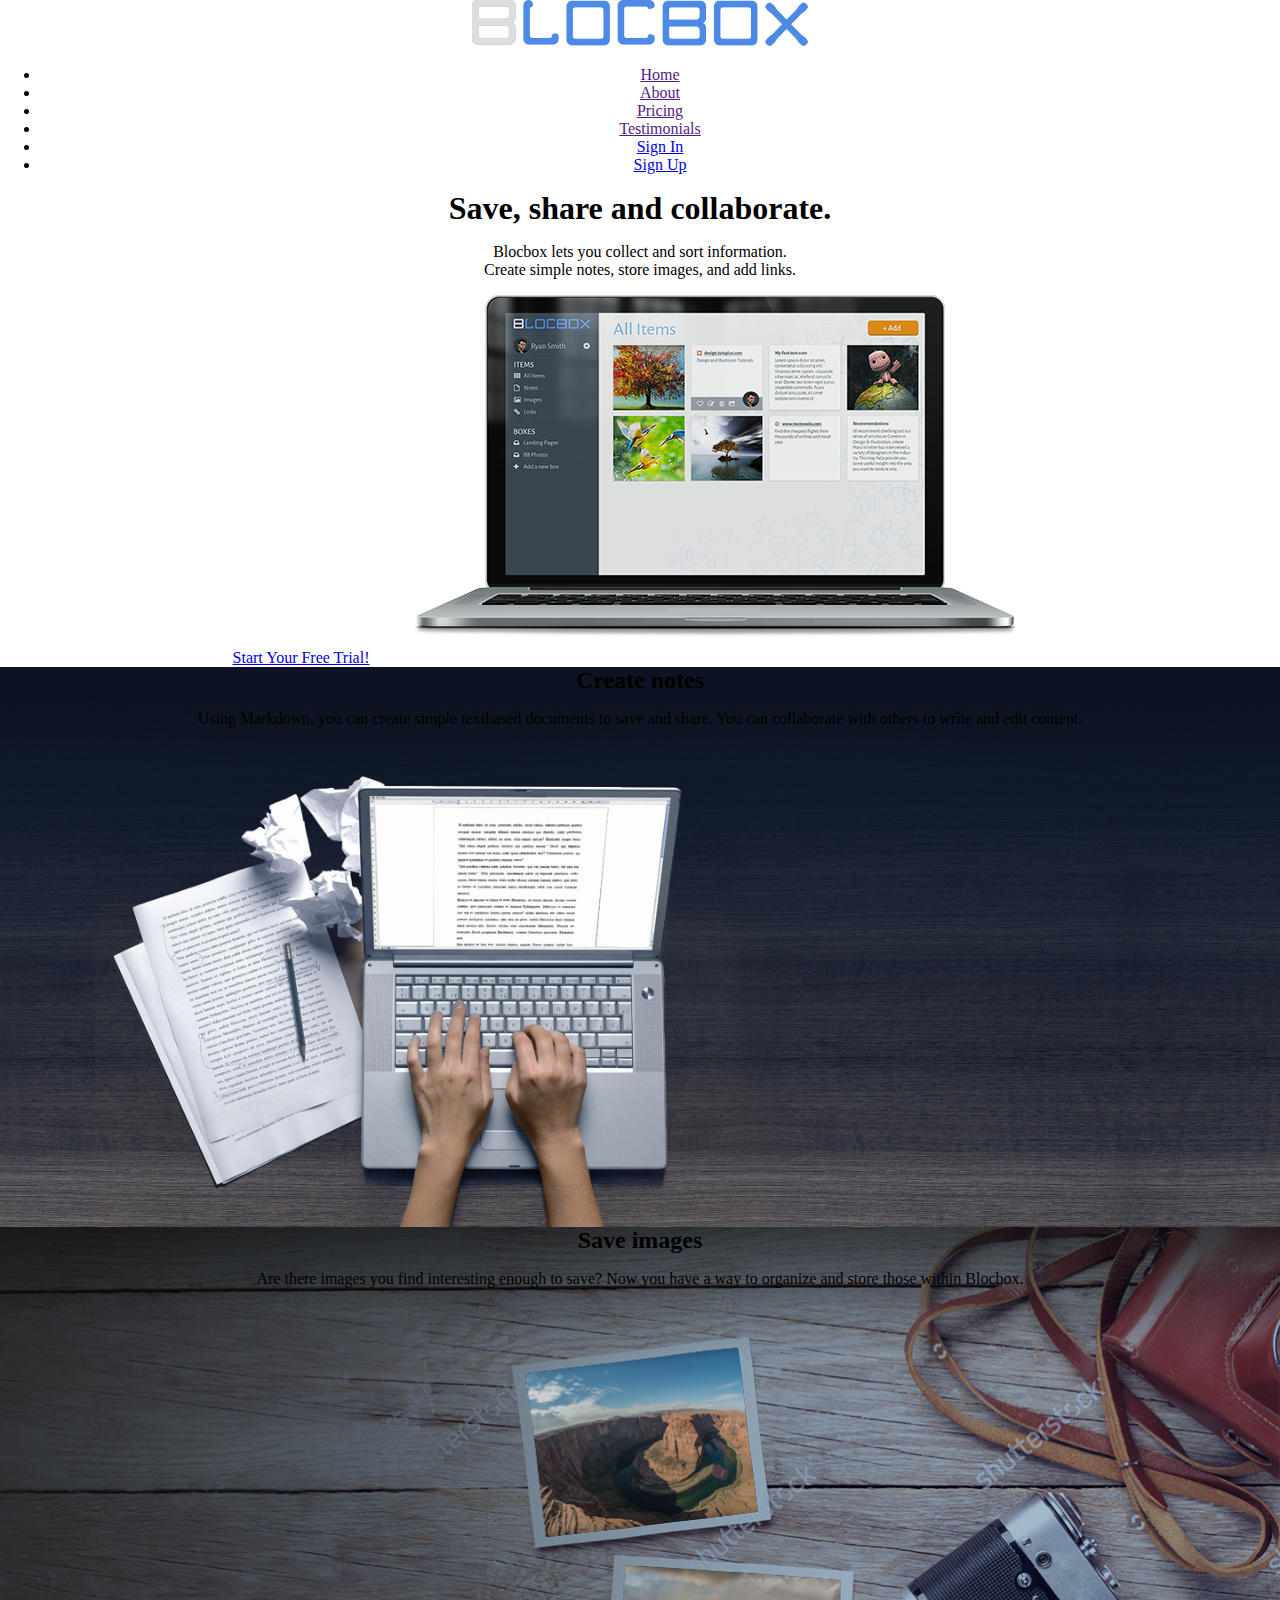
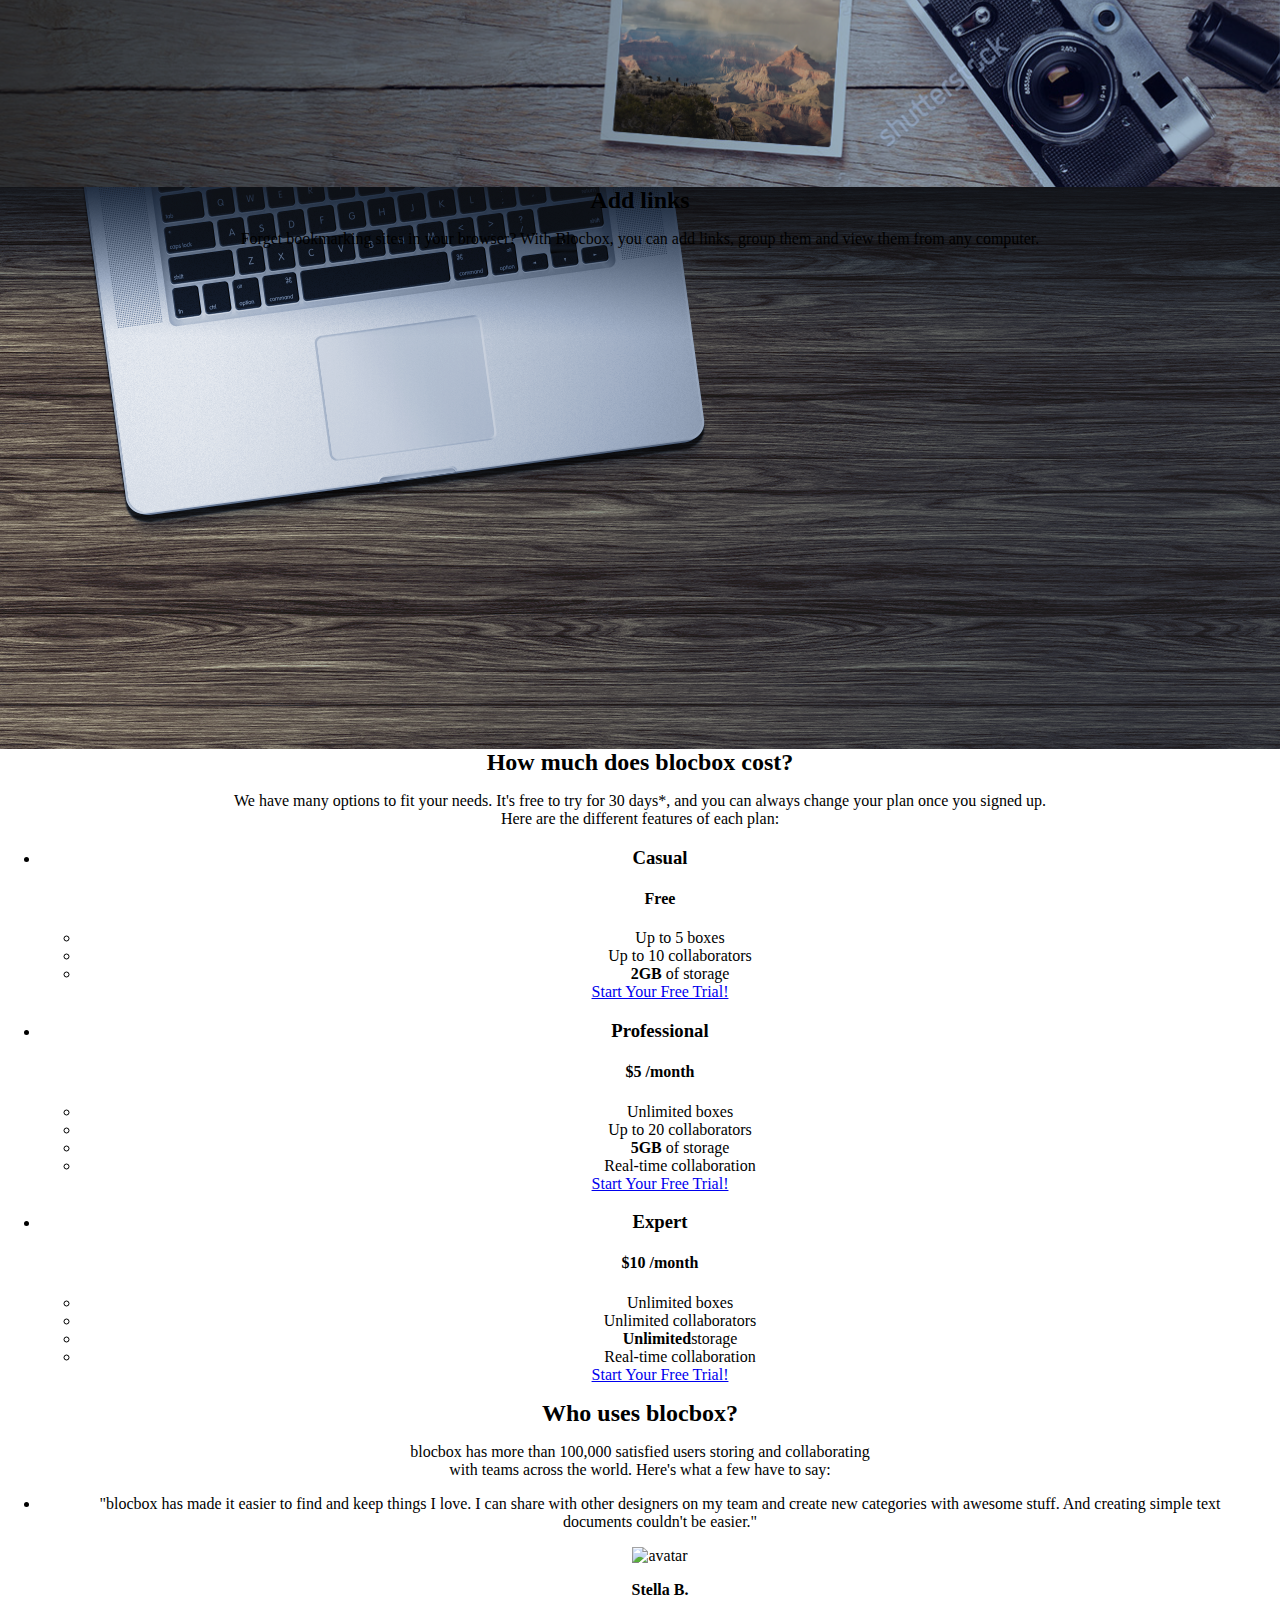
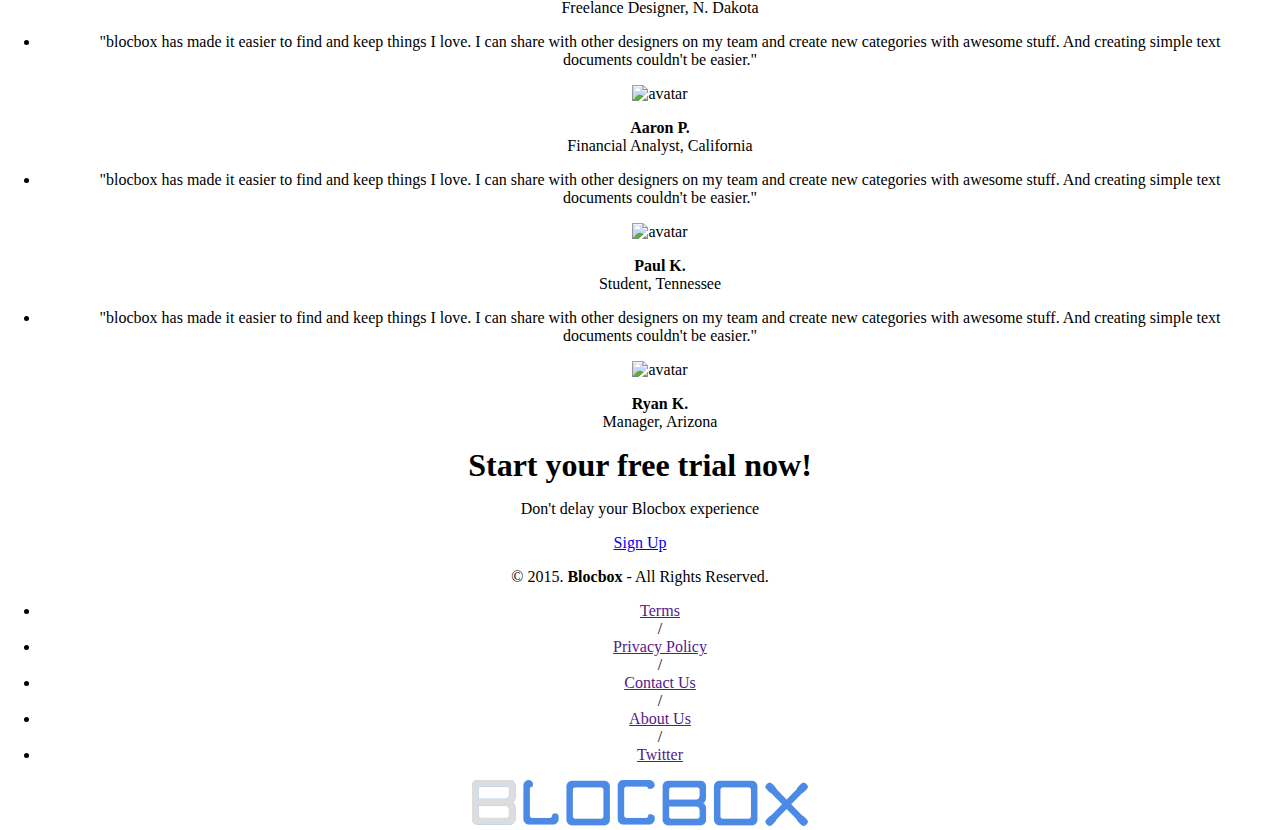
==== index.html @ 6ae378a9 "Assignment-28-completed" ====
<!DOCTYPE html>
<html lang="en-us">
<head>
  <meta http-equiv="X-UA-Compatible" content="IE=Edge">
  <meta name="viewport" content="width=device-width, initial-scale=1">
  <meta charset="UTF-8">
  <title>Save, share and collaborate | Blocbox</title>

  <!-- Google Fonts -->
  <link href='https://fonts.googleapis.com/css?family=Alegreya+Sans:100,300,500,700,800,900,100italic,300italic,400italic,500italic,700italic,800italic,900italic,400|Nunito:400,300,700' rel='stylesheet' type='text/css'>
  <link rel='stylesheet' href='style.css'/>
</head>

<body>
  <header>
   <nav class="container">
      <div class="one-half">
        <a href="index.html" class="site-logo"><img src="images/site-logo.png" alt="Blocbox" /></a>
      </div>
      <div class="one-half">
        <ul>
          <li><a href="">Home</a></li>
          <li><a href="">About</a></li> 
          <li><a href="">Pricing</a></li> 
          <li><a href="">Testimonials</a></li>  
          <li><a href="signin.html">Sign In</a></li>
          <li class="btn-outline"><a href="signup.html">Sign Up</a></li>
        </ul>
      </div>
    </nav>
    <div class="container hero">
      <h1>Save, share and collaborate.</h1>
      <p>Blocbox lets you collect and sort information.<br/>Create simple notes, store images, and add links.</p>
      <a href="signup.html" class="btn">Start Your Free Trial!</a>
      <img src="images/dashboard.png" alt="Blocbox" />
    </div>
  </header>

  <main role="main">
    <section class="benefits">
      <section class="createnotes">
        <div class="container">
          <h2>Create notes</h2>
          <p>Using Markdown, you can create simple textbased documents to save and share. You can collaborate with others to write  and edit content.</p>
        </div>
      </section>
      <section class="saveimages">
        <div class="container">
          <h2>Save images</h2>
          <p>Are there images you find interesting enough to save? Now you have a way to organize and store those within Blocbox.</p>
        </div>
      </section>
      <section class="addlinks">
        <div class="container">
          <h2>Add links</h2>
          <p>Forget bookmarking sites in your browser? With Blocbox, you can add links, group them and view them from any computer.</p>
        </div>
      </section>
    </section>
    <!-- Pricing -->
    <section class="pricing">
      <div class="container">
        <h2>How much does blocbox cost?</h2>
        <p>We have many options to fit your needs. It's free to try for 30 days*, and you can always change your plan once you signed up. <br/>Here are the different features of each plan:</p>
      </div>
      <ul class="container">
        <li class="one-third">
         <div class="box">
           <h3>Casual</h3>
           <h4>Free</h4>
           <ul>
             <li>Up to 5 boxes</li>
             <li>Up to 10 collaborators</li>
             <li><strong>2GB</strong> of storage</li>
            </ul>
           <a href="signup.html" class="btn">Start Your Free Trial!</a>
         </div>
        </li>
        <li class="one-third">
         <div class="box middle">
           <h3>Professional</h3>
           <h4><span>$</span>5 <span class="month">/month</span></h4>
           <ul>
             <li>Unlimited boxes</li>
             <li>Up to 20 collaborators</li>
             <li><strong>5GB</strong> of storage</li>
             <li>Real-time collaboration</li>
            </ul>
           <a href="signup.html" class="btn">Start Your Free Trial!</a>
         </div>
        </li>
        <li class="one-third">
         <div class="box">
           <h3>Expert</h3>
           <h4><span>$</span>10 <span class="month">/month</span></h4>
           <ul>
             <li>Unlimited boxes</li>
             <li>Unlimited collaborators</li>
             <li><strong>Unlimited</strong>storage</li>
             <li>Real-time collaboration</li>
            </ul>
           <a href="signup.html" class="btn">Start Your Free Trial!</a>
         </div>
        </li>
     </ul>
    </section>
    <!-- Testimonials -->
    <section class="testimonials">
      <div class="container">
        <h2>Who uses blocbox?</h2>
        <p>blocbox has more than 100,000 satisfied users storing and collaborating<br/> with teams across the world. Here's what a few have to say:</p>
      </div>
      <ul class="container">
        <li class="one-fourth">
          <blockquote>"blocbox has made it easier to find and keep things I love. I can share with other designers on my team and create new categories with awesome stuff. And creating simple text documents couldn't be easier."
          </blockquote>
          <img src="https://s3.amazonaws.com/uifaces/faces/twitter/adellecharles/128.jpg" alt="avatar">
          <p class="name"><strong>Stella B.</strong><br/>Freelance Designer, N. Dakota</p>
        </li>
        <li class="one-fourth">
          <blockquote>"blocbox has made it easier to find and keep things I love. I can share with other designers on my team and create new categories with awesome stuff. And creating simple text documents couldn't be easier."
          </blockquote>
          <img src="https://s3.amazonaws.com/uifaces/faces/twitter/jsa/128.jpg" alt="avatar">
          <p class="name"><strong>Aaron P.</strong><br/>Financial Analyst, California</p>
        </li>  
        <li class="one-fourth">
          <blockquote>"blocbox has made it easier to find and keep things I love. I can share with other designers on my team and create new categories with awesome stuff. And creating simple text documents couldn't be easier."
          </blockquote>
          <img src="https://s3.amazonaws.com/uifaces/faces/twitter/glif/128.jpg" alt="avatar">
          <p class="name"><strong>Paul K.</strong><br/>Student, Tennessee</p>
        </li>  
        <li class="one-fourth">
          <blockquote>"blocbox has made it easier to find and keep things I love. I can share with other designers on my team and create new categories with awesome stuff. And creating simple text documents couldn't be easier."
          </blockquote>
          <img src="https://s3.amazonaws.com/uifaces/faces/twitter/chadengle/128.jpg" alt="avatar">
          <p class="name"><strong>Ryan K.</strong><br/>Manager, Arizona</p>
        </li>    
      </ul>
    </section>
    <section class="onemoresignup">
      <div class="container">
        <h1>Start your free trial now!</h1>
        <p>Don't delay your Blocbox experience</p>
        <a href="signup.html" class="btn">Sign Up</a>
      </div>
    </section>
  </main>
  <footer>
    <div class="container footer-nav-block">
      <div class="left-footer-block one-third">
        <p class="copyright-block">&copy; 2015. <strong>Blocbox</strong> - All Rights Reserved.</p>
      </div>
      <nav class="link-block middle-footer-block one-third">
        <ul>
          <li><a href="">Terms</a></li> /
          <li><a href="">Privacy Policy</a></li> /
          <li><a href="">Contact Us</a></li> /
          <li><a href="">About Us</a></li> /
          <li><a href="">Twitter</a></li>
        </ul>
      </nav>
      <div class="right-footer-block one-third">
        <img class="logo" src="images/site-logo.png" alt="Blocbox" />
      </div>
    </div>
  </footer>
</body>
</html>
---- style.css ----
html, body, h1, h2 {
  margin: 0;
  padding: 0;
  text-align: center;
}

.createnotes {
  background: url(images/Create_notes_bg.png) no-repeat bottom left; 
  background-size: cover;
  height:560px;
}


.saveimages {
  background: url(images/Save_images_bg.png) no-repeat bottom right; 
  background-size: cover;
  height:560px;
}

.addlinks {
  background: url(images/Add_links_bg.png) no-repeat center center; 
  background-size: cover;
  height:562px;  
}
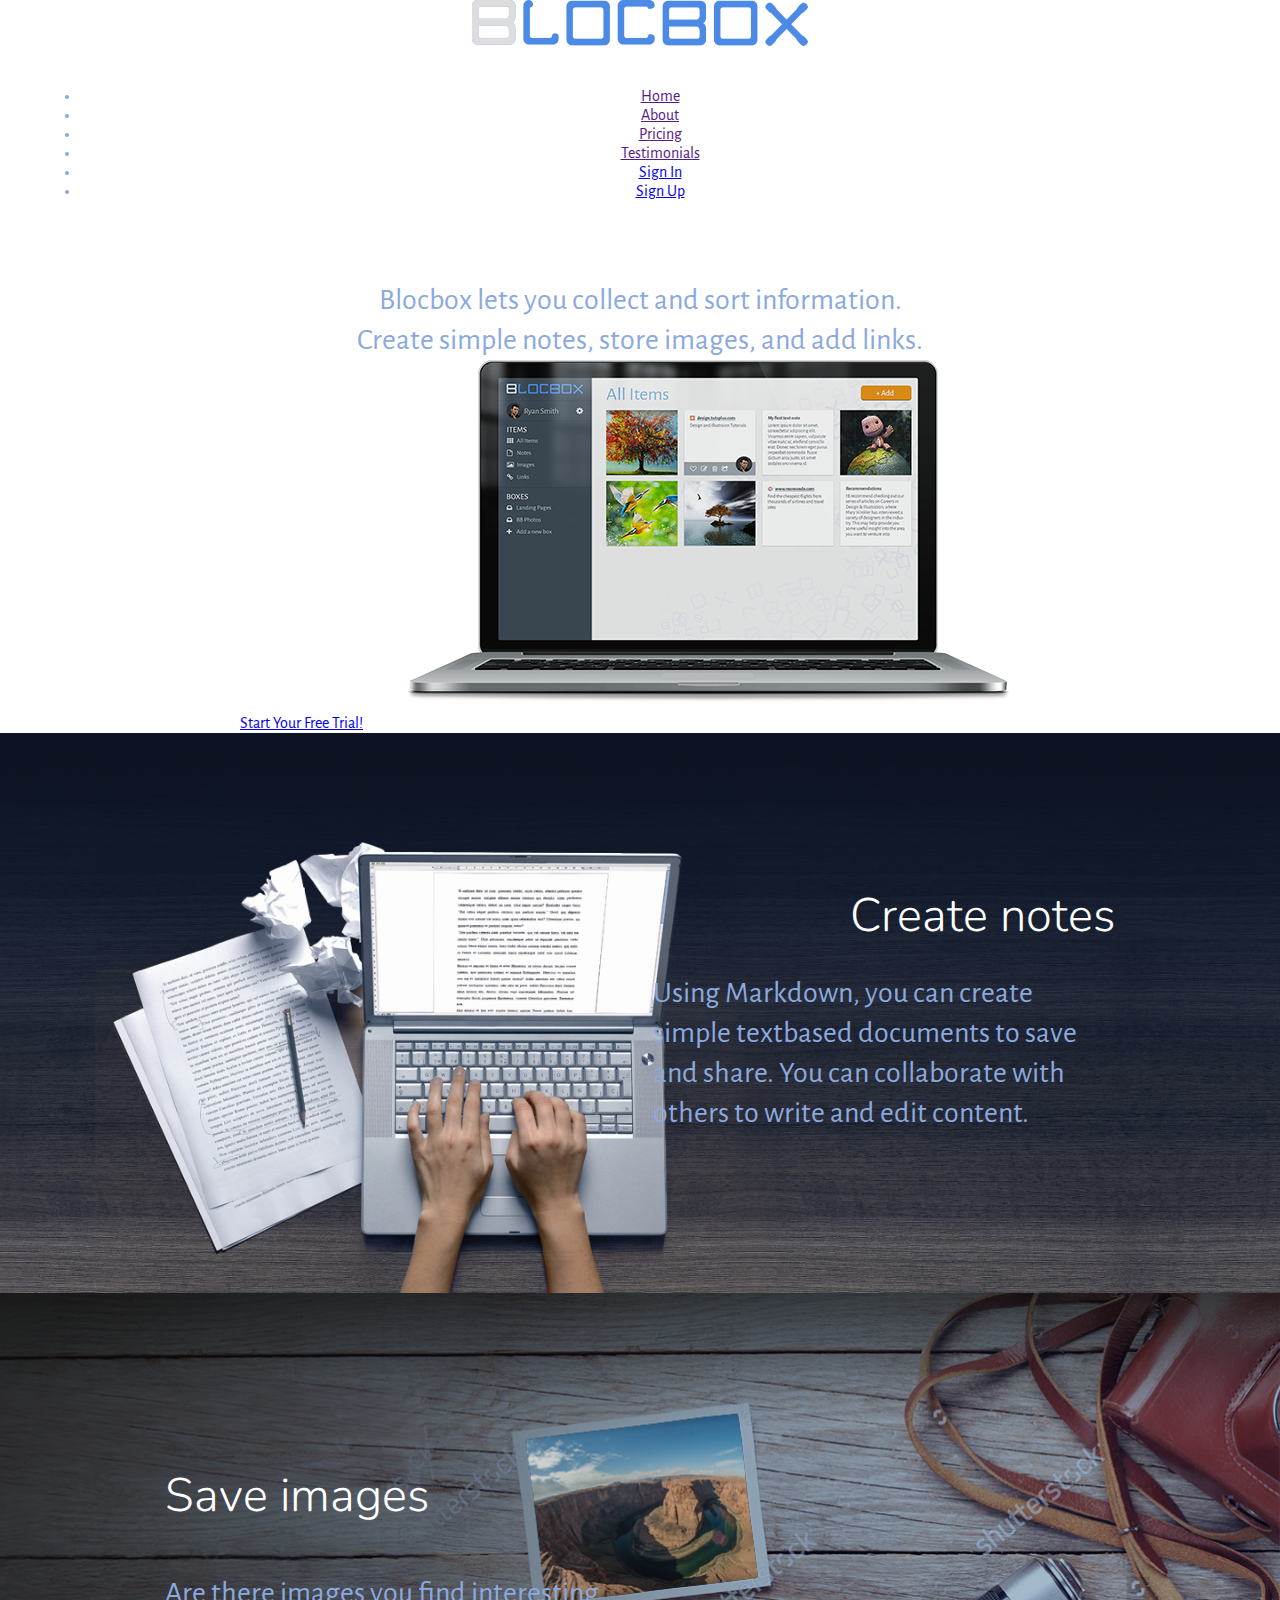
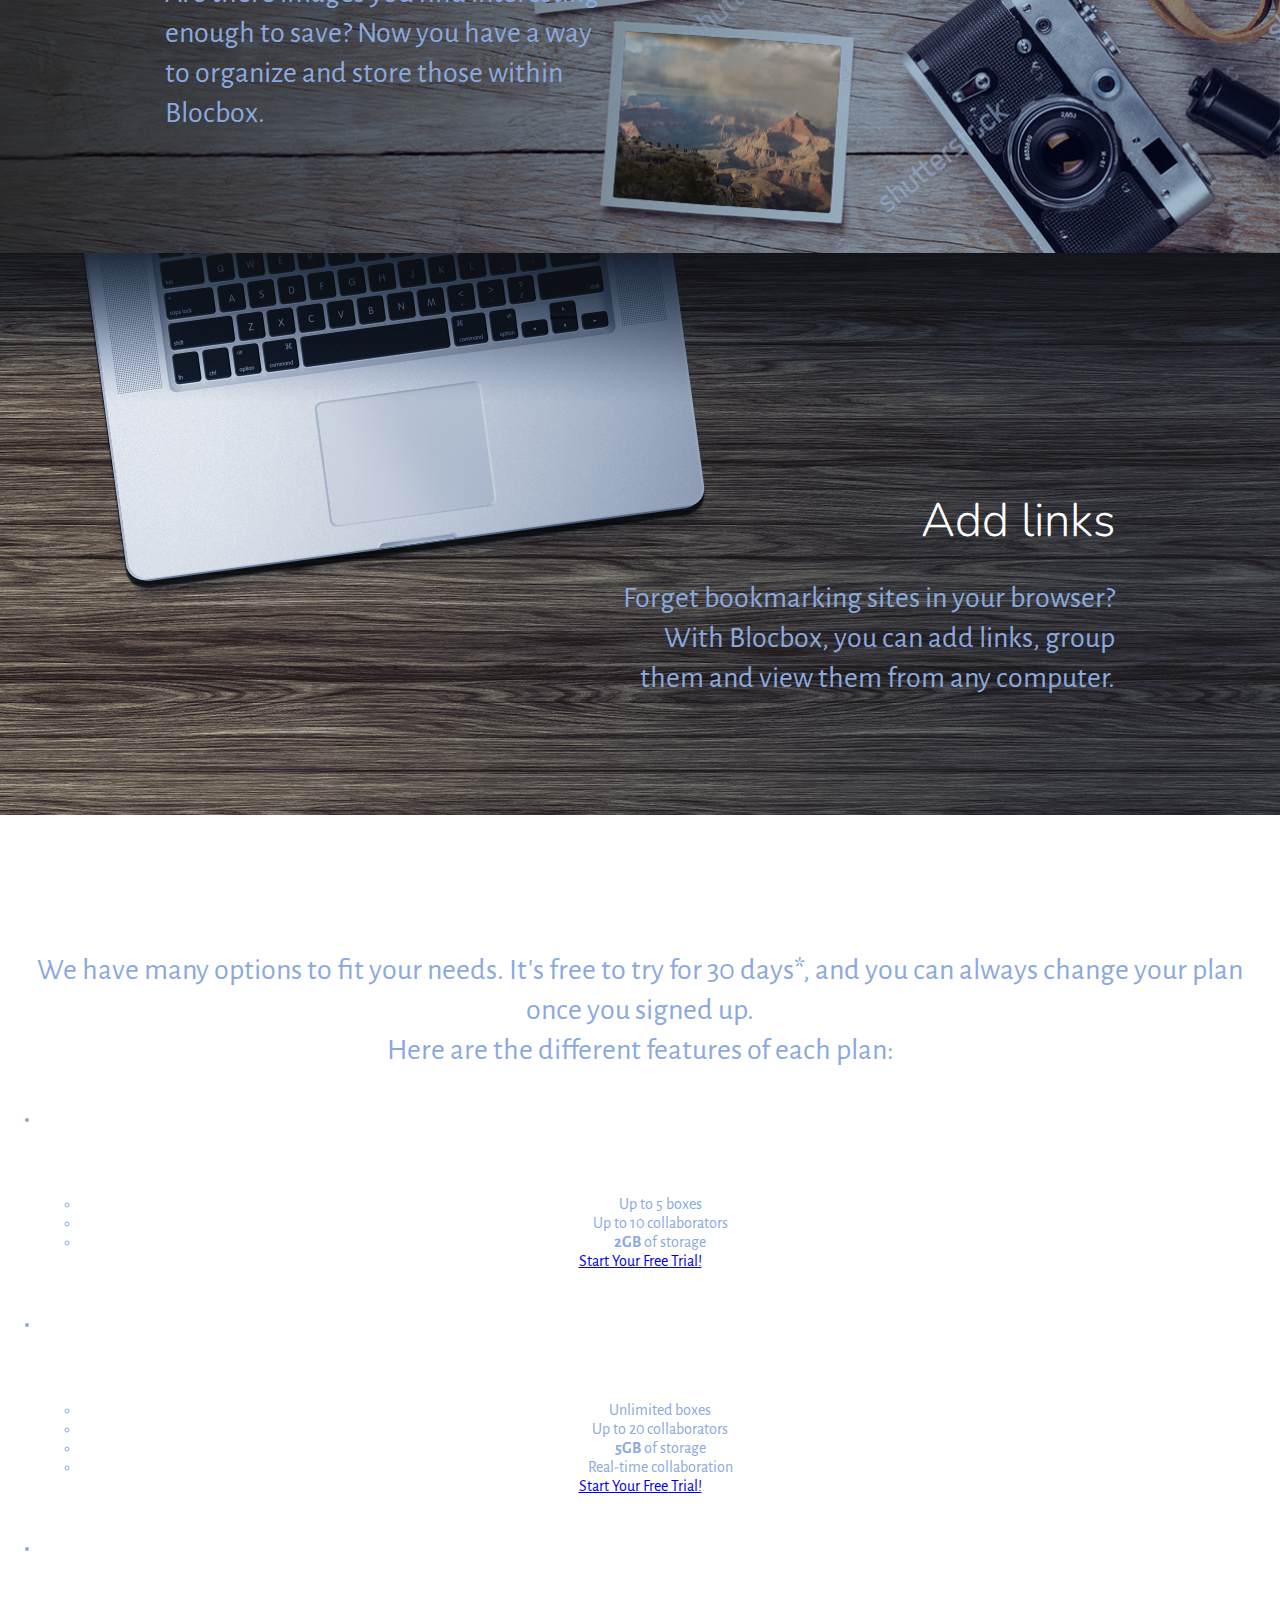
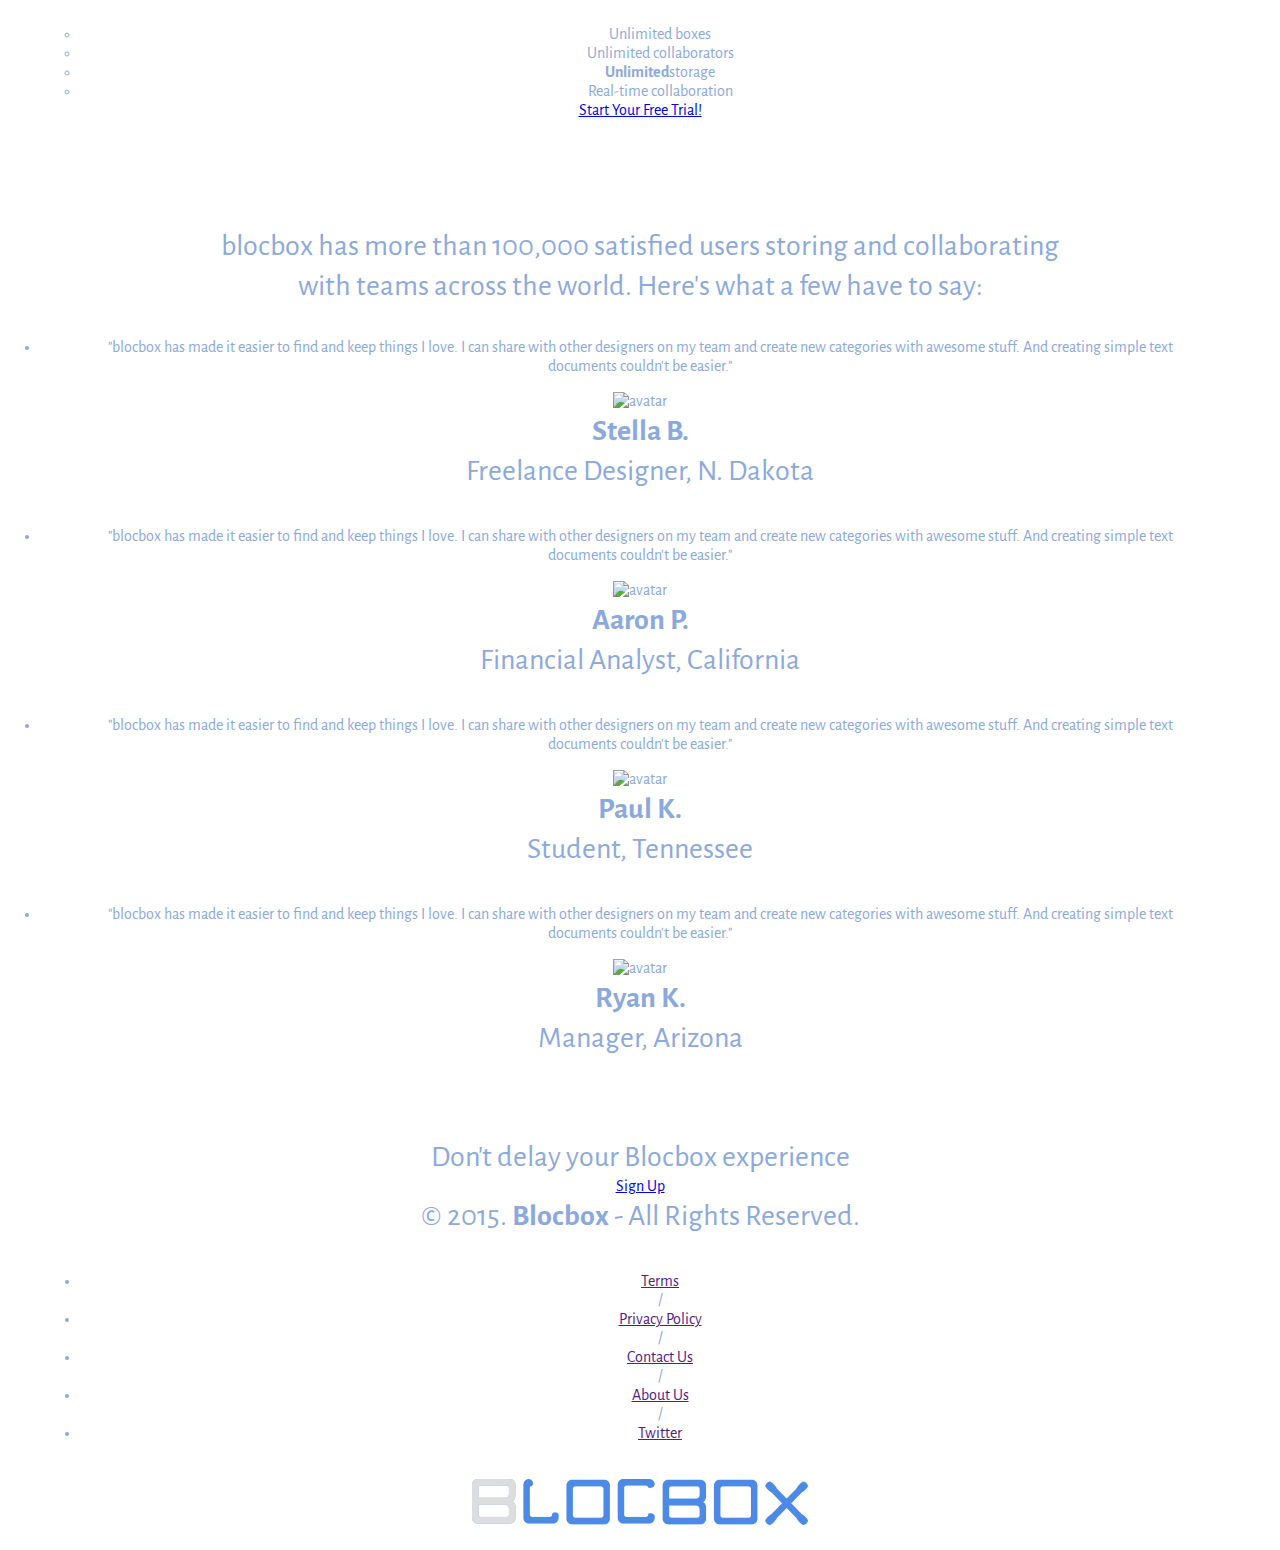
==== commit 2d0190f5: "Assignment-29-completed" ====
--- a/index.html
+++ b/index.html
@@ -8,7 +8,11 @@
 
   <!-- Google Fonts -->
   <link href='https://fonts.googleapis.com/css?family=Alegreya+Sans:100,300,500,700,800,900,100italic,300italic,400italic,500italic,700italic,800italic,900italic,400|Nunito:400,300,700' rel='stylesheet' type='text/css'>
-  <link rel='stylesheet' href='style.css'/>
+  <!-- CSS -->
+  <link rel="stylesheet" href="css/normalize.css"/>
+  <link rel="stylesheet" href="css/style.css"/>
+  <link rel="stylesheet" href="css/font-awesome.css"/>
+  <link rel="stylesheet" href="css/animate.css"/>
 </head>
 
 <body>
@@ -30,7 +34,7 @@
     </nav>
     <div class="container hero">
       <h1>Save, share and collaborate.</h1>
-      <p>Blocbox lets you collect and sort information.<br/>Create simple notes, store images, and add links.</p>
+      <p class="animated infinite pulse">Blocbox lets you collect and sort information.<br/>Create simple notes, store images, and add links.</p>
       <a href="signup.html" class="btn">Start Your Free Trial!</a>
       <img src="images/dashboard.png" alt="Blocbox" />
     </div>
@@ -41,13 +45,14 @@
       <section class="createnotes">
         <div class="container">
           <h2>Create notes</h2>
-          <p>Using Markdown, you can create simple textbased documents to save and share. You can collaborate with others to write  and edit content.</p>
+          <p>Using Markdown, you can create simple textbased documents to save and share. You can collaborate with others to write and edit content.</p>
         </div>
       </section>
       <section class="saveimages">
         <div class="container">
           <h2>Save images</h2>
-          <p>Are there images you find interesting enough to save? Now you have a way to organize and store those within Blocbox.</p>
+          <p>Are there images you find interesting enough to save? Now you have a way </p>
+          <p>to organize and store those within Blocbox.</p>
         </div>
       </section>
       <section class="addlinks">
--- a/css/style.css
+++ b/css/style.css
@@ -0,0 +1,116 @@
+html, body, h1, h2 {
+  margin: 0;
+  padding: 0;
+  overflow-x: hidden;
+  text-align: center;
+}
+
+body {
+   font-family: "Alegreya Sans", Helvetica, Arial, sans-serif;
+   color:#8ba9de;
+}
+
+h1, h2, h3, h4, h5, h6 {
+   font-family: "Nunito", Helvetica, Arial, sans-serif;
+   color:#ffffff;
+}
+
+h2 {
+   font-size:47px;
+   font-weight: 300;
+   margin-bottom: 5px;
+}
+
+p {
+   font-size:30px;
+   line-height: 40px;
+   font-weight: 400;
+   padding: 0;
+   margin: 0;
+}
+
+.createnotes {
+  background: url(../images/Create_notes_bg.png) no-repeat bottom left; 
+  background-size: cover;
+  height:560px;
+}
+
+.createnotes .container {
+  position:relative;
+  float:right;
+  text-align:left;
+  margin: 150px 150px;
+  max-width: 462px;
+
+}
+
+.createnotes .container h2 {
+  text-align:right;
+  padding-bottom: 20px;
+}
+
+
+.saveimages {
+  background: url(../images/Save_images_bg.png) no-repeat bottom right; 
+  background-size: cover;
+  height:560px;
+}
+
+.saveimages .container {
+  position:relative;
+  float:left;
+  text-align:left;
+  margin: 170px 150px;
+  max-width: 500px;
+
+}
+
+.saveimages .container h2 {
+  text-align:left;
+  padding-bottom: 40px;
+}
+
+.addlinks {
+  background: url(../images/Add_links_bg.png) no-repeat center center; 
+  background-size: cover;
+  height:562px;  
+}
+
+.addlinks .container {
+  position:relative;
+  float:right;
+  text-align:right;
+  margin: 185px 150px;
+  max-width: 500px;
+
+}
+
+.addlinks .container h2 {
+  text-align:right;
+  padding-bottom: 20px;
+}
+
+
+/* GRID */
+ .container {
+   margin-right: auto;
+   margin-left: auto;
+   padding-left: 15px;
+   padding-right: 15px;
+   position: relative;
+ }
+ .container:before,
+ .container:after {
+   content: " ";
+   display: table;
+ }
+ .container:after {
+   clear: both;
+ }
+ .one-half, .one-third, .one-fourth {
+   width:96%;
+   float:left;
+   position:relative;
+   min-height: 1px;
+   margin:0 2% 20px;
+ }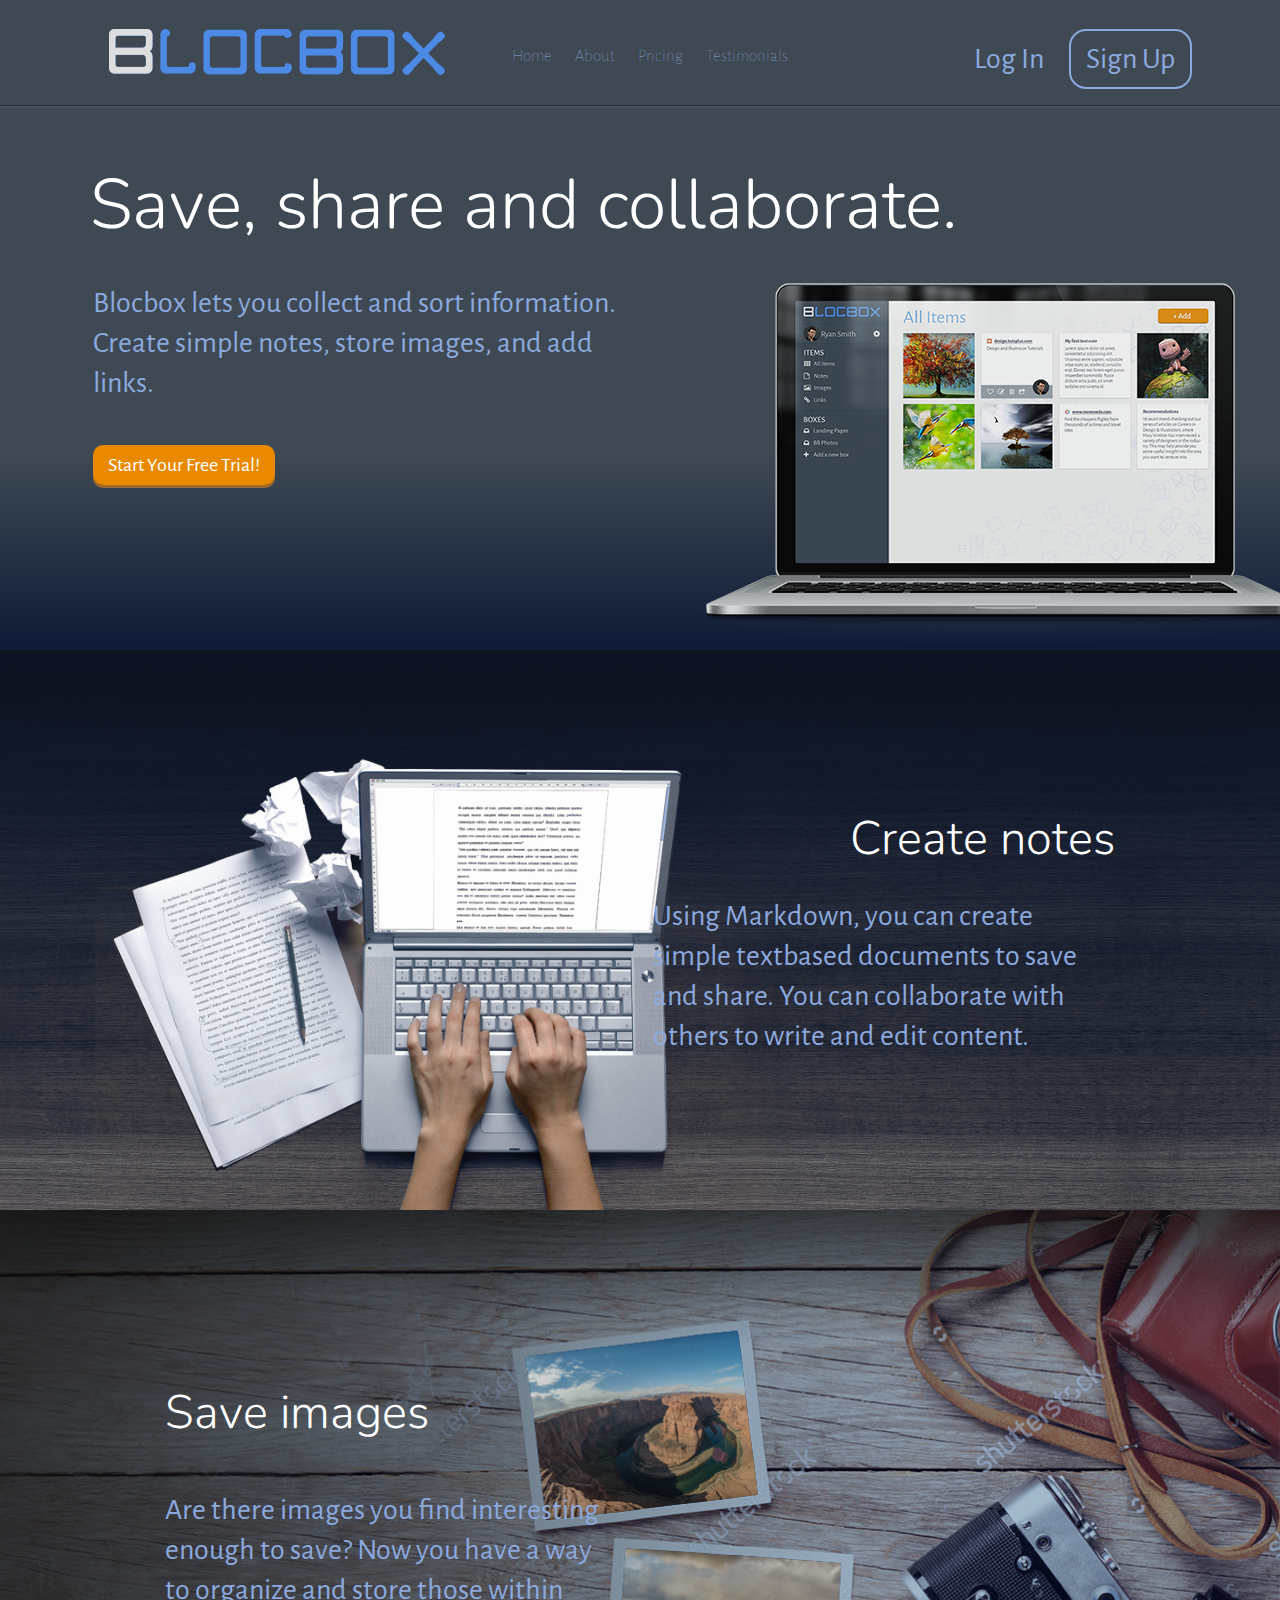
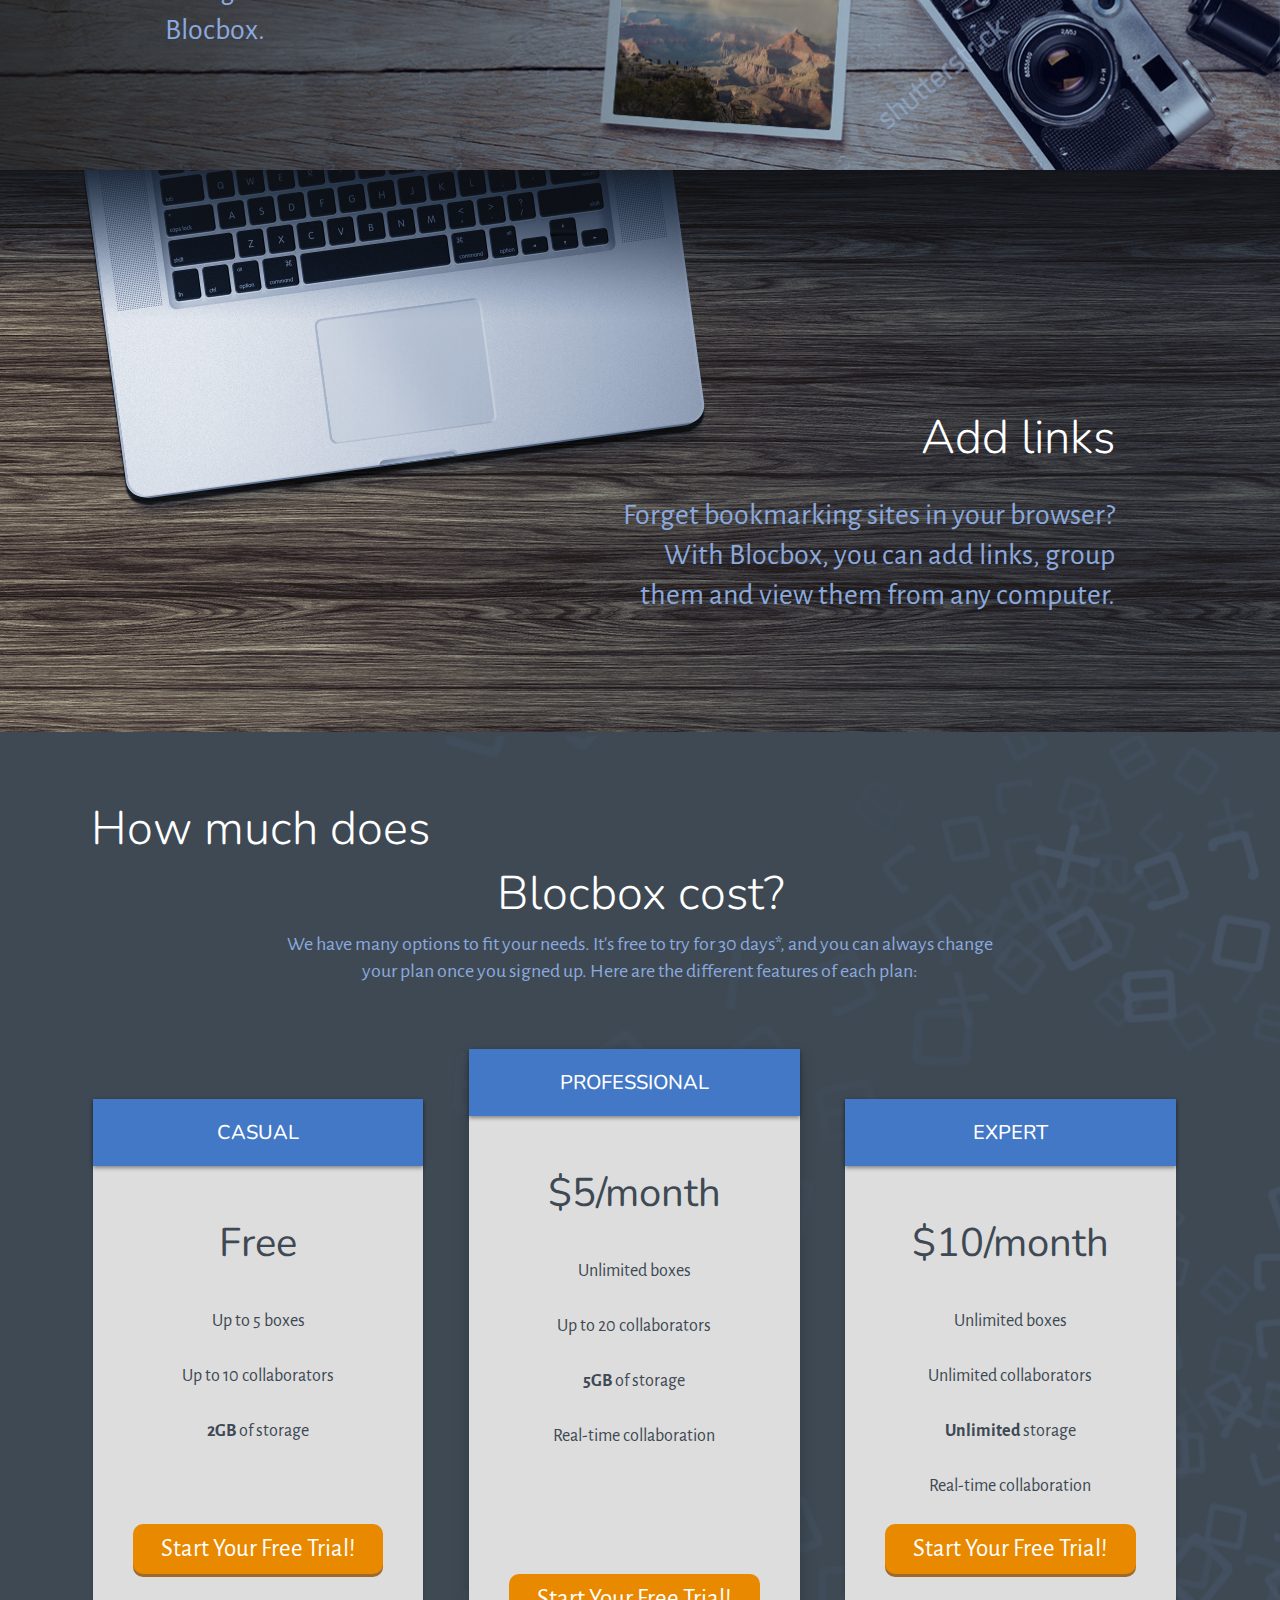
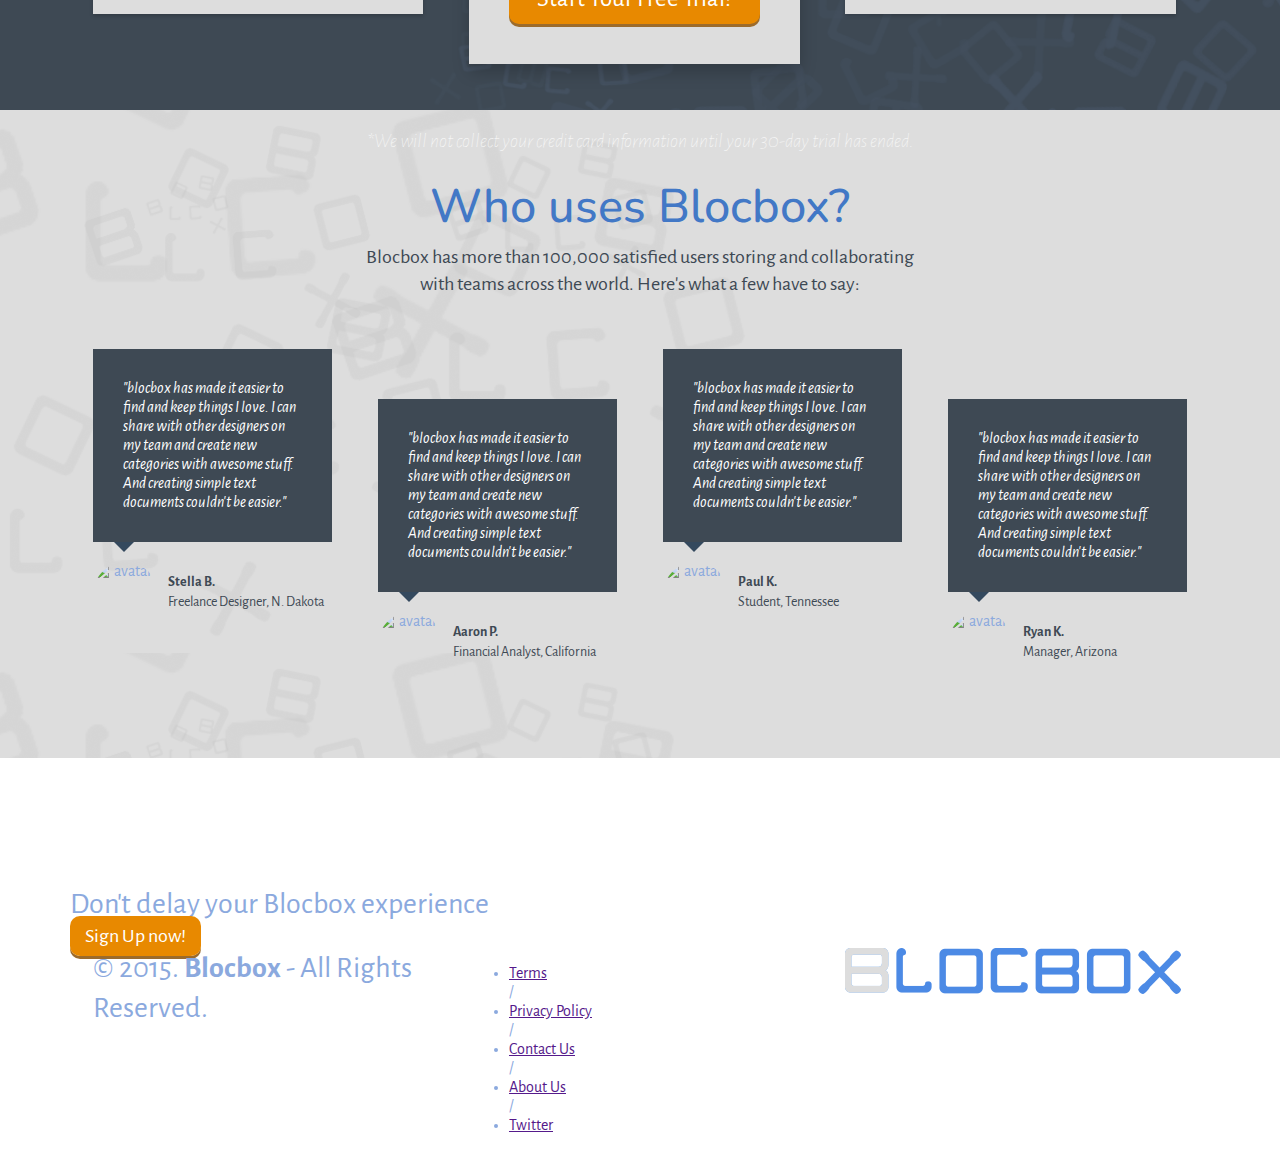
==== commit f47a9b6c: "Assignment-31-completed" ====
--- a/index.html
+++ b/index.html
@@ -17,26 +17,38 @@
 
 <body>
   <header>
-   <nav class="container">
-      <div class="one-half">
+    <nav class="containerbig1">
+    <div class ="container">
+      <div class="one-third">
         <a href="index.html" class="site-logo"><img src="images/site-logo.png" alt="Blocbox" /></a>
       </div>
-      <div class="one-half">
-        <ul>
+      <div class="one-third">
+        <ul id="smaller">
           <li><a href="">Home</a></li>
           <li><a href="">About</a></li> 
           <li><a href="">Pricing</a></li> 
-          <li><a href="">Testimonials</a></li>  
-          <li><a href="signin.html">Sign In</a></li>
+          <li><a href="">Testimonials</a></li> 
+        </ul>
+      </div>
+      <div class="one-third">
+        <ul id ="sign">
+          <li><a href="signin.html">Log In</a></li>
           <li class="btn-outline"><a href="signup.html">Sign Up</a></li>
         </ul>
       </div>
+      </div>
     </nav>
+    <div class="containerbig2">
     <div class="container hero">
       <h1>Save, share and collaborate.</h1>
-      <p class="animated infinite pulse">Blocbox lets you collect and sort information.<br/>Create simple notes, store images, and add links.</p>
-      <a href="signup.html" class="btn">Start Your Free Trial!</a>
-      <img src="images/dashboard.png" alt="Blocbox" />
+      <div class="one-half">
+        <p>Blocbox lets you collect and sort information.<br/>Create simple notes, store images, and add links.</p>
+        <a href="signup.html" class="btn">Start Your Free Trial!</a>
+      </div>
+      <div class="one-half">
+        <img src="images/dashboard.png" alt="Blocbox" />
+      </div>
+    </div>
     </div>
   </header>
 
@@ -65,8 +77,8 @@
     <!-- Pricing -->
     <section class="pricing">
       <div class="container">
-        <h2>How much does blocbox cost?</h2>
-        <p>We have many options to fit your needs. It's free to try for 30 days*, and you can always change your plan once you signed up. <br/>Here are the different features of each plan:</p>
+        <h2>How much does Blocbox cost?</h2>
+        <p>We have many options to fit your needs. It's free to try for 30 days*, and you can always change </br> your plan once you signed up. Here are the different features of each plan:</p>
       </div>
       <ul class="container">
         <li class="one-third">
@@ -84,7 +96,7 @@
         <li class="one-third">
          <div class="box middle">
            <h3>Professional</h3>
-           <h4><span>$</span>5 <span class="month">/month</span></h4>
+           <h4><span>$</span>5<span class="month">/month</span></h4>
            <ul>
              <li>Unlimited boxes</li>
              <li>Up to 20 collaborators</li>
@@ -97,23 +109,26 @@
         <li class="one-third">
          <div class="box">
            <h3>Expert</h3>
-           <h4><span>$</span>10 <span class="month">/month</span></h4>
+           <h4><span>$</span>10<span class="month">/month</span></h4>
            <ul>
-             <li>Unlimited boxes</li>
-             <li>Unlimited collaborators</li>
-             <li><strong>Unlimited</strong>storage</li>
-             <li>Real-time collaboration</li>
-            </ul>
+              <li>Unlimited boxes</li>
+              <li>Unlimited collaborators</li>
+              <li><strong>Unlimited</strong> storage</li>
+              <li>Real-time collaboration</li>
+           </ul>
            <a href="signup.html" class="btn">Start Your Free Trial!</a>
-         </div>
+          </div>
         </li>
-     </ul>
+      </ul>
+      <div class="container">
+        <p class="small">*We will not collect your credit card information until your 30-day trial has ended.</p>
+      </div>
     </section>
     <!-- Testimonials -->
     <section class="testimonials">
       <div class="container">
-        <h2>Who uses blocbox?</h2>
-        <p>blocbox has more than 100,000 satisfied users storing and collaborating<br/> with teams across the world. Here's what a few have to say:</p>
+        <h2>Who uses Blocbox?</h2>
+        <p>Blocbox has more than 100,000 satisfied users storing and collaborating<br/> with teams across the world. Here's what a few have to say:</p>
       </div>
       <ul class="container">
         <li class="one-fourth">
@@ -122,7 +137,7 @@
           <img src="https://s3.amazonaws.com/uifaces/faces/twitter/adellecharles/128.jpg" alt="avatar">
           <p class="name"><strong>Stella B.</strong><br/>Freelance Designer, N. Dakota</p>
         </li>
-        <li class="one-fourth">
+        <li class="one-fourth one">
           <blockquote>"blocbox has made it easier to find and keep things I love. I can share with other designers on my team and create new categories with awesome stuff. And creating simple text documents couldn't be easier."
           </blockquote>
           <img src="https://s3.amazonaws.com/uifaces/faces/twitter/jsa/128.jpg" alt="avatar">
@@ -134,7 +149,7 @@
           <img src="https://s3.amazonaws.com/uifaces/faces/twitter/glif/128.jpg" alt="avatar">
           <p class="name"><strong>Paul K.</strong><br/>Student, Tennessee</p>
         </li>  
-        <li class="one-fourth">
+        <li class="one-fourth one">
           <blockquote>"blocbox has made it easier to find and keep things I love. I can share with other designers on my team and create new categories with awesome stuff. And creating simple text documents couldn't be easier."
           </blockquote>
           <img src="https://s3.amazonaws.com/uifaces/faces/twitter/chadengle/128.jpg" alt="avatar">
@@ -146,7 +161,7 @@
       <div class="container">
         <h1>Start your free trial now!</h1>
         <p>Don't delay your Blocbox experience</p>
-        <a href="signup.html" class="btn">Sign Up</a>
+        <a href="signup.html" class="btn">Sign Up now!</a>
       </div>
     </section>
   </main>
--- a/css/style.css
+++ b/css/style.css
@@ -1,9 +1,9 @@
 html, body, h1, h2 {
   margin: 0;
   padding: 0;
-  overflow-x: hidden;
-  text-align: center;
-}
+  
+}
+
 
 body {
    font-family: "Alegreya Sans", Helvetica, Arial, sans-serif;
@@ -13,6 +13,12 @@
 h1, h2, h3, h4, h5, h6 {
    font-family: "Nunito", Helvetica, Arial, sans-serif;
    color:#ffffff;
+}
+
+h1 {
+   font-size:70px;
+   font-weight: 300;
+   margin:0 0px 30px 20px;
 }
 
 h2 {
@@ -89,7 +95,6 @@
   text-align:right;
   padding-bottom: 20px;
 }
-
 
 /* GRID */
  .container {
@@ -112,5 +117,302 @@
    float:left;
    position:relative;
    min-height: 1px;
-   margin:0 2% 20px;
- }+   margin:0px 2% 0px;
+ }
+
+
+
+@media (min-width: 768px) {
+  .container {
+    width: 750px;
+  }
+}
+
+@media (min-width: 992px) {
+  .container {
+    width: 970px;
+  }
+  .one-half {
+   width:46%;
+    }
+  .one-third {
+    width:29%;
+  }
+  .one-fourth {
+    width:21%;
+  }
+}
+
+@media (min-width: 1200px) {
+  .container {
+    width: 1140px;
+  }
+}
+
+@media (min-width: 4000px) {
+  h1 {
+    font-size:100px;
+  }
+}
+
+
+
+/*HEADER*/
+
+header {
+  background-image: linear-gradient(180deg, #3E4954 0%, #3E4954 70%, #0E1b36 100%);
+  height:650px;
+}
+
+header nav {
+  padding:1.8em 0 1em 2em; /*increased top and bottom distance between top of the screen and next section */ 
+ }
+
+header .containerbig2 {
+    background: url(../images/Blocbox_letters_copy.png) no-repeat bottom right; 
+    border-top:1px solid #495874;
+}
+
+header .containerbig1 {
+  border-bottom:1px solid #272f37;
+}
+
+ header #sign {  
+   display:inline; /*navigation links are shown inline  */
+   text-align: right;  /*!!!!!!can't see the differrence between right center or left*/
+   float:right;   /*aligining to the right inside container - made additional ids for signin signup as it wasn't possible to aligining smaller to center*/
+   margin:0;
+   font-size:30px;
+ }   
+
+header #smaller {  
+  font-size: 17px;
+  font-weight:100;
+  text-align:center;
+  padding:0;
+}
+
+header #smaller li {  
+  padding:0 10px;
+}
+
+
+ header nav ul > li {    /*don't see the reason of ">" sign since it accounts only first nested elements, and there are no second nested elements*/
+   list-style-type: none;
+   display: inline-block;
+   color:#8ba9de;
+
+ }
+ 
+ header nav ul > li.btn-outline {
+   padding:10px 15px;
+   border:2px solid #8ba9de;;
+   border-radius: 17px;
+   margin-left: 20px;
+ }
+
+ header nav ul > li.btn-outline:hover {
+   background:#8ba9de;
+ }
+
+ header nav ul > li > a {
+   color:#8ba9de;
+   text-decoration: none;
+ }
+
+  header nav ul > li > a:hover {
+   color:#ffffff;
+   text-decoration: none;
+ }
+
+ header nav ul > li.btn-outline:hover > a {
+   color:#34495E;
+ }
+
+
+.btn {
+  background:#e88900;
+  border-radius: 10px;
+  text-decoration: none;
+  color:#ffffff;
+  padding:10px 15px;
+  font-size: 20px;
+  transition:0.2s;
+  box-shadow: 0px 3px 0px 0px #9c6b2b;
+}
+
+.btn:hover {
+   color:#34495E;
+   background:#8ba9de;
+   color:#ffffff;
+   box-shadow: 0px 3px 0px 0px #515f6e;
+}
+
+header .container.hero {
+margin-top:50px;
+
+}
+
+header .container.hero p {
+  margin-bottom:50px;
+}
+
+                                                                        /*PRICING*/
+
+.pricing {
+   background: url("../images/Pricing_bg.png") top center no-repeat;
+   background-size:cover;
+   text-align: center;
+   padding:4em 0;
+   height:850px;
+ }
+
+.pricing p {
+   font-size:20px;
+   padding:0 150px 0 150px;
+   line-height: 27px;
+ }
+
+.pricing ul {
+   margin:0 auto;
+   padding:4em 0;
+ }
+
+.pricing .box ul {
+   margin:0 auto;
+   padding:1.5em 0;
+ }
+
+.pricing ul li {
+   list-style-type: none;
+ }
+
+.box {
+   padding:0 15px 15px;
+   background: #DDDDDD;
+   box-shadow: 0px 2px 4px 0px rgba(0,0,0,0.20);
+   min-height: 500px;
+   position: relative;
+   margin-top: 50px;
+ }
+
+.box.middle {
+   min-height: 600px;
+   margin-top:0px;
+   box-shadow: 0px 8px 16px 0px rgba(0,0,0,0.20);
+ }
+
+.box h3 {
+   font-size:20px;
+   font-weight: 500;
+   text-transform: uppercase;
+   background: #4278c6;
+   box-shadow: 0px 2px 4px 0px rgba(0,0,0,0.40);
+   left:0;
+   right:0;
+   top:0;
+   text-align: center;
+   margin:0 -15px 40px;
+   padding:20px 0;
+ }
+
+.box h4 {
+   font-size:40px;
+   font-weight: normal;
+   margin:50px 0 10px;
+   color:#3e4954;
+ }
+
+
+.box ul li {
+   font-size:18px;
+   color:#3e4954;
+   margin-bottom:20px;
+   font-weight: 400;
+   line-height: 35px;
+ }
+
+.box .btn {
+   position:absolute;
+   bottom:40px;
+   left:40px;
+   right:40px;
+   font-size: 25px;
+ }
+
+.small {
+   font-size:20px;
+   color: #FEFEFE;
+   font-style:italic;
+   font-weight: 100;
+ }
+
+
+                                    /* TESTIMONIALS */
+ 
+ .testimonials {
+   padding:4em 0;
+   text-align: center;
+   background:url(../images/Testimonials_bg.png);
+   height:520px;
+ }
+ .testimonials h2 {
+   color:#4278c6;
+   font-weight: 500;
+ }
+
+ .testimonials p {
+   color:#3e4954;
+   font-size: 20px;
+   line-height: 27px;
+   padding-bottom:35px;
+}
+
+ .testimonials ul li {
+   list-style-type: none;
+ }
+
+.testimonials .container .one-fourth.one {
+  margin-top:50px;
+}
+
+ .testimonials blockquote {
+   color:#FFFFFF;
+   text-align: left;
+   font-style: italic;
+   background:#3e4954;
+   position: relative;
+   padding:30px;
+   width:auto;
+   margin:0;
+ }
+ .testimonials blockquote:after {
+   top: 100%;
+   left: 13%;
+   border: solid transparent;
+   content: " ";
+   height: 0;
+   width: 0;
+   position: absolute;
+   pointer-events: none;
+   border-top-color: #34495E;
+   border-width: 10px;
+   margin-left: -10px;
+ }
+
+.testimonials img {
+   height: 65px;
+   width: 65px;
+   border-radius:50%;
+   float: left;
+   display: inline-block;
+   margin:20px 10px 0 0;
+ }
+ .testimonials p.name {
+   float: left;
+   display: inline-block;
+   text-align: left;
+   font-size:14px;
+   margin-top: 30px;
+   line-height: 20px;
+ }
